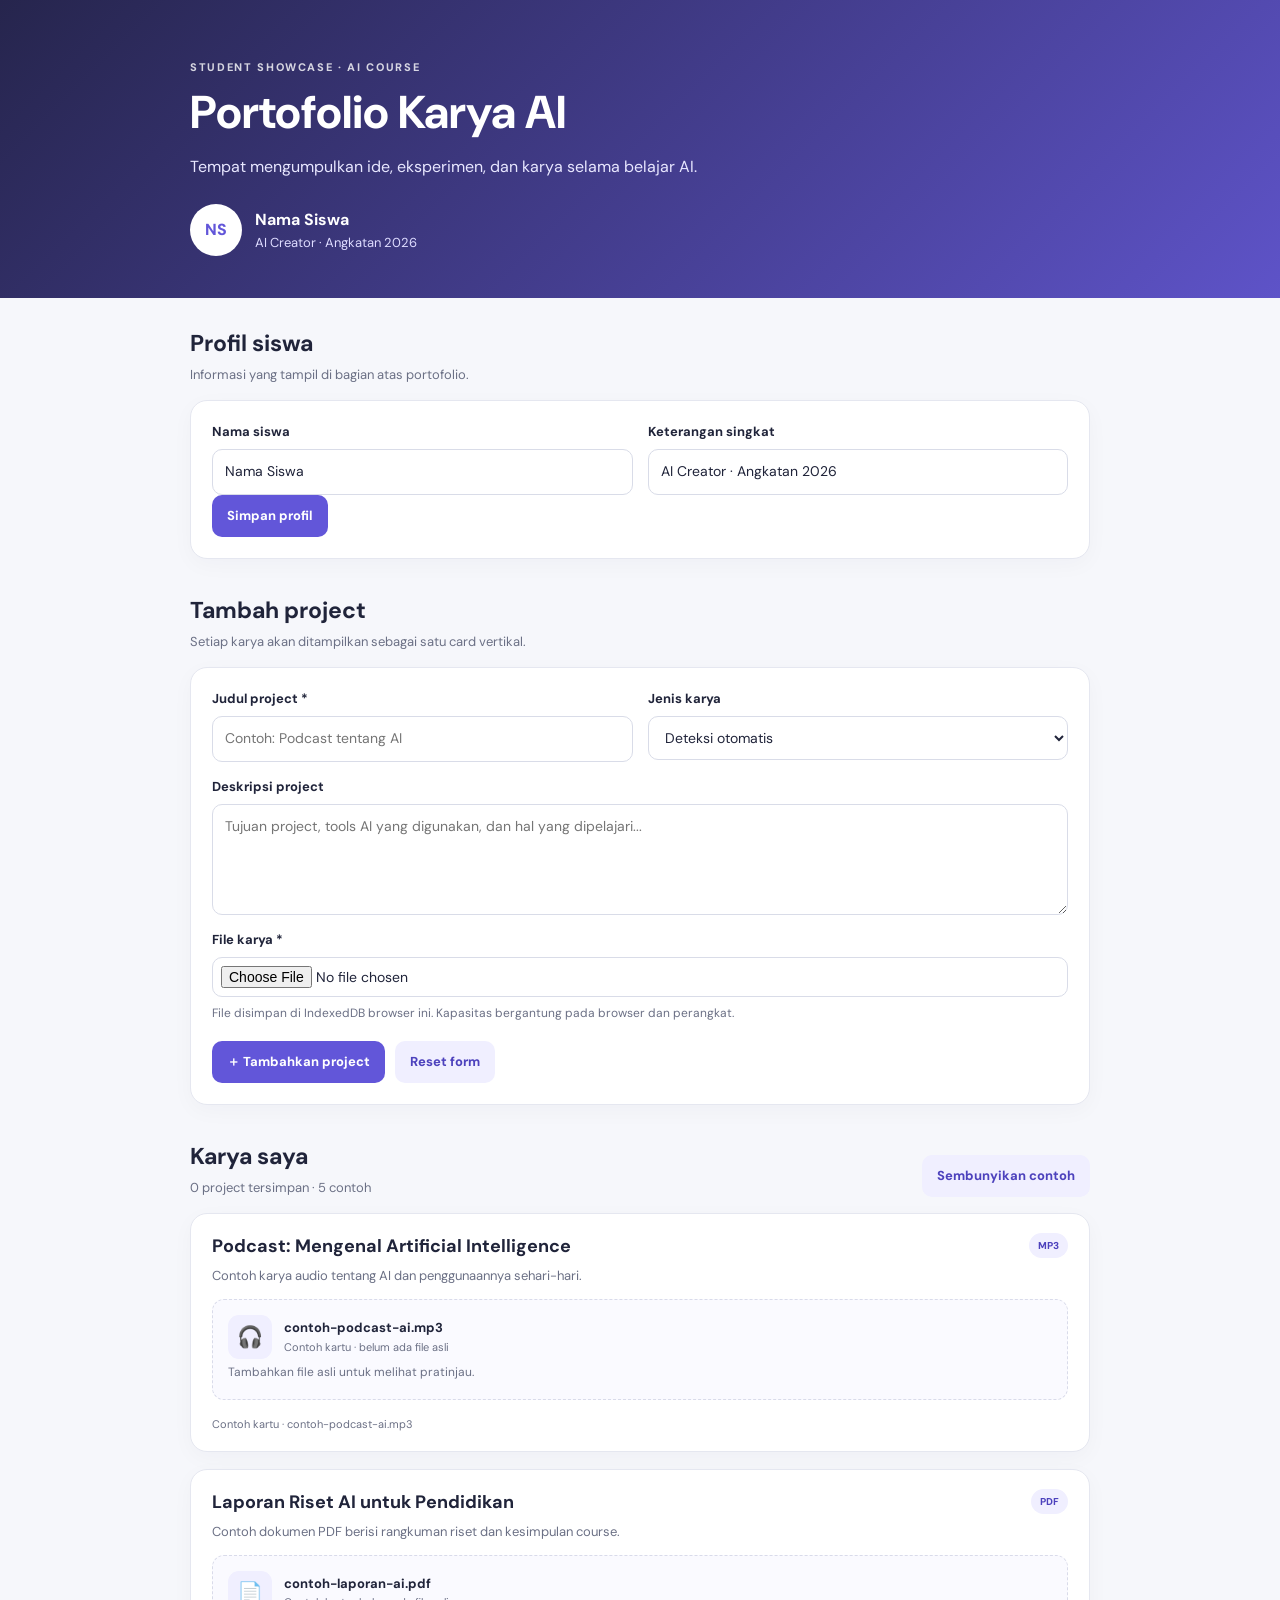
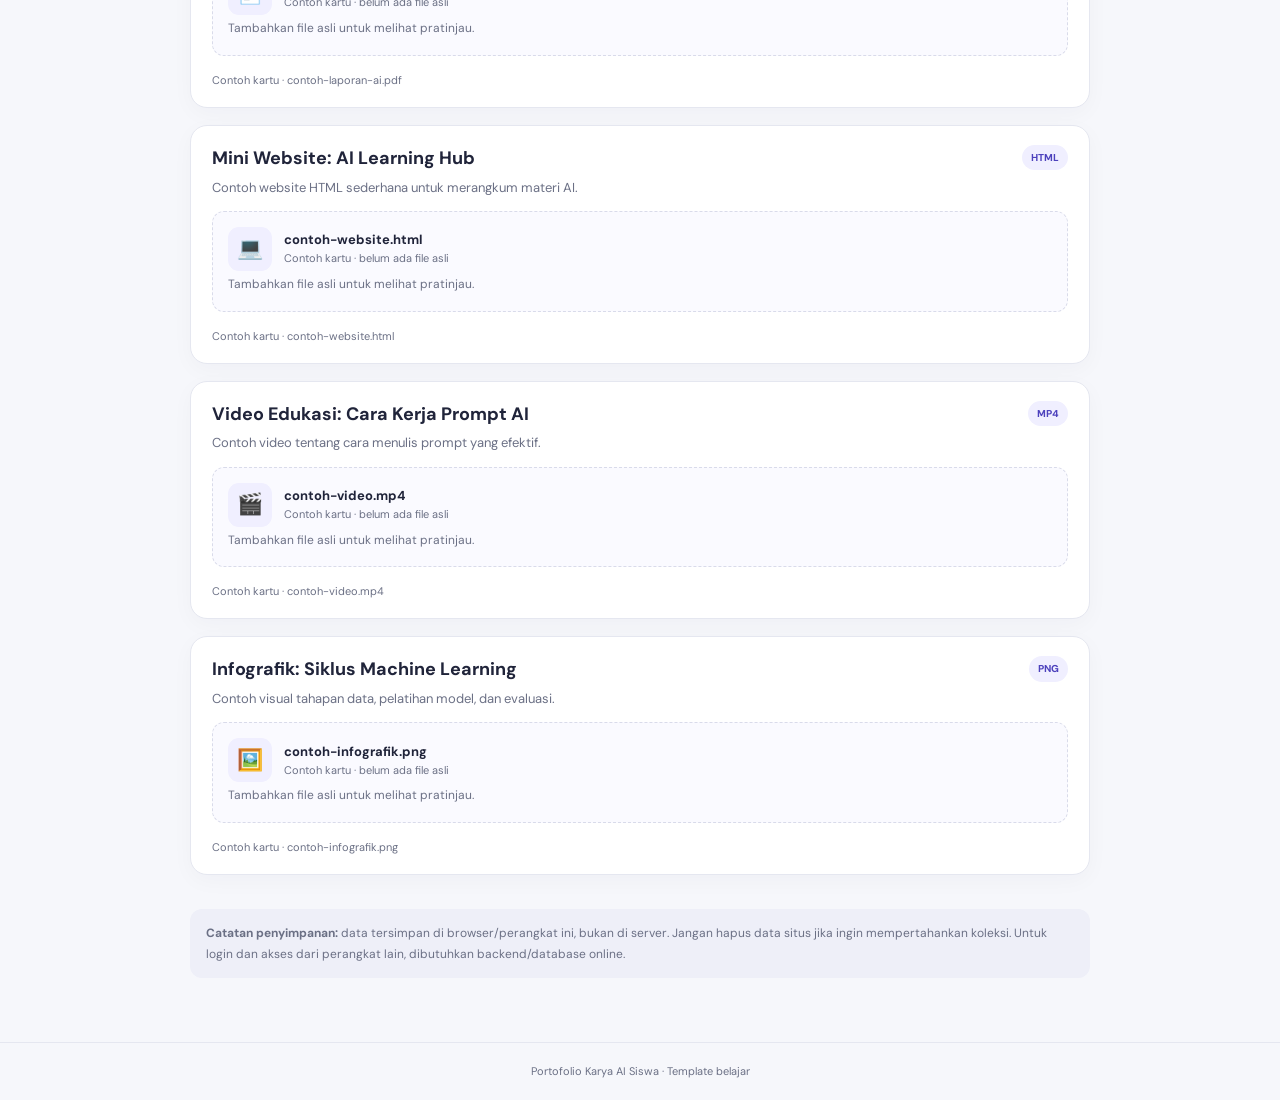
==== index.html @ f904f541 "Add files via upload" ====
<!doctype html>
<html lang="id">
<head>
  <meta charset="utf-8">
  <meta name="viewport" content="width=device-width, initial-scale=1">
  <title>Portofolio Karya AI Siswa</title>
  <link rel="stylesheet" href="style.css">
  <script src="script.js" defer></script>
</head>
<body>
<header class="hero"><div class="container">
  <p class="eyebrow">STUDENT SHOWCASE · AI COURSE</p>
  <h1>Portofolio Karya AI</h1>
  <p>Tempat mengumpulkan ide, eksperimen, dan karya selama belajar AI.</p>
  <div class="profile"><div class="avatar" id="avatar">NS</div><div><strong id="displayName">Nama Siswa</strong><span id="displayBio">AI Creator · Angkatan 2026</span></div></div>
</div></header>
<main class="container main">
  <section class="section">
    <h2>Profil siswa</h2><p class="muted">Informasi yang tampil di bagian atas portofolio.</p>
    <form class="panel" id="profileForm">
      <div class="grid">
        <div class="field"><label for="studentName">Nama siswa</label><input id="studentName" maxlength="80" required placeholder="Contoh: Jihan Putri"></div>
        <div class="field"><label for="studentBio">Keterangan singkat</label><input id="studentBio" maxlength="120" placeholder="AI Creator · Batch 3"></div>
      </div>
      <button class="primary" type="submit">Simpan profil</button>
    </form>
  </section>
  <section class="section">
    <h2>Tambah project</h2><p class="muted">Setiap karya akan ditampilkan sebagai satu card vertikal.</p>
    <form class="panel" id="projectForm">
      <div class="grid">
        <div class="field"><label for="projectTitle">Judul project *</label><input id="projectTitle" maxlength="120" required placeholder="Contoh: Podcast tentang AI"></div>
        <div class="field"><label for="projectType">Jenis karya</label><select id="projectType"><option value="auto">Deteksi otomatis</option><option value="MP3">Audio / MP3</option><option value="PDF">Dokumen / PDF</option><option value="HTML">Website / HTML</option><option value="MP4">Video / MP4</option><option value="PNG">Gambar / PNG</option><option value="OTHER">Lainnya</option></select></div>
        <div class="field full"><label for="projectDescription">Deskripsi project</label><textarea id="projectDescription" rows="4" maxlength="1200" placeholder="Tujuan project, tools AI yang digunakan, dan hal yang dipelajari..."></textarea></div>
        <div class="field full"><label for="projectFile">File karya *</label><input id="projectFile" type="file" required accept=".mp3,.pdf,.html,.htm,.mp4,.png,.jpg,.jpeg,.webp,.gif,.wav,.txt,.zip"><small>File disimpan di IndexedDB browser ini. Kapasitas bergantung pada browser dan perangkat.</small></div>
      </div>
      <div class="actions"><button class="primary" id="submitProject" type="submit">＋ Tambahkan project</button><button class="secondary" type="reset">Reset form</button></div>
      <p id="status" role="status" aria-live="polite"></p>
    </form>
  </section>
  <section class="section">
    <div class="list-heading"><div><h2>Karya saya</h2><p class="muted" id="projectCount">Memuat project...</p></div><button class="secondary" id="hideSamples" type="button">Sembunyikan contoh</button></div>
    <div id="projectList" class="project-list"></div>
  </section>
  <p class="notice"><strong>Catatan penyimpanan:</strong> data tersimpan di browser/perangkat ini, bukan di server. Jangan hapus data situs jika ingin mempertahankan koleksi. Untuk login dan akses dari perangkat lain, dibutuhkan backend/database online.</p>
</main>
<footer>Portofolio Karya AI Siswa · Template belajar</footer>
</body></html>
---- style.css ----
@import url('https://fonts.googleapis.com/css2?family=DM+Sans:wght@400;500;600;700;800&display=swap');
:root{--ink:#20243a;--muted:#6b7085;--line:#e5e7f0;--paper:#f6f7fb;--brand:#6256d9;--dark:#4d42bd;--soft:#f0efff}
*{box-sizing:border-box}body{margin:0;color:var(--ink);background:var(--paper);font-family:"DM Sans",system-ui,sans-serif;line-height:1.55}
.container{width:min(900px,calc(100% - 32px));margin:auto}.hero{color:white;padding:48px 0 42px;background:linear-gradient(135deg,#26254d,#5e53c8)}
.eyebrow{font-size:11px;font-weight:800;letter-spacing:.15em;opacity:.8}h1{font-size:clamp(30px,5vw,46px);line-height:1.12;margin:8px 0 10px}.hero p:not(.eyebrow){color:#e8e7ff}
.profile{display:flex;align-items:center;gap:13px;margin-top:25px}.avatar{width:52px;height:52px;border-radius:50%;display:grid;place-items:center;color:var(--brand);background:white;font-weight:800}.profile strong,.profile span{display:block}.profile span{color:#dedcff;font-size:13px}
.main{padding:28px 0 52px}.section{margin-bottom:34px}h2{margin:0;font-size:23px}.muted{color:var(--muted);font-size:13px;margin:3px 0 15px}.panel,.project-card{background:white;border:1px solid var(--line);border-radius:17px;box-shadow:0 6px 22px #25284b08}.panel{padding:21px}
.grid{display:grid;grid-template-columns:1fr 1fr;gap:15px}.field{display:flex;flex-direction:column;gap:7px;min-width:0}.full{grid-column:1/-1}label{font-size:13px;font-weight:700}
input,textarea,select{width:100%;border:1px solid #d9dce8;border-radius:10px;padding:11px 12px;color:var(--ink);background:white;font:inherit;font-size:14px}input[type=file]{padding:8px}textarea{resize:vertical}small{color:var(--muted);font-size:12px}
button{border:0;border-radius:10px;padding:11px 15px;font:inherit;font-size:13px;font-weight:750;cursor:pointer}.primary{background:var(--brand);color:white}.primary:hover{background:var(--dark)}.secondary{background:var(--soft);color:var(--dark)}.actions{display:flex;flex-wrap:wrap;gap:10px;margin-top:18px}#status{font-size:13px;color:var(--dark)}#status:empty{display:none}
.list-heading{display:flex;justify-content:space-between;align-items:center;gap:12px}.list-heading .muted{margin-bottom:15px}.project-list{display:flex;flex-direction:column;gap:17px}
.project-card{overflow:hidden}.card-header{padding:19px 21px 13px;display:flex;justify-content:space-between;align-items:start;gap:14px}.card-header h3{margin:0 0 5px;font-size:18px;overflow-wrap:anywhere}.desc{margin:0;color:var(--muted);font-size:13px;white-space:pre-wrap;overflow-wrap:anywhere}.pill{flex-shrink:0;padding:5px 9px;color:var(--dark);background:var(--soft);border-radius:999px;font-size:10px;font-weight:800}
.preview{margin:0 21px 16px;padding:15px;min-height:90px;border:1px dashed #d9dbea;border-radius:12px;background:#fafaff;overflow:hidden}.preview img{display:block;max-width:100%;max-height:440px;object-fit:contain;margin:auto;border-radius:8px}.preview audio,.preview video{display:block;width:100%;max-height:450px}.preview iframe{width:100%;height:410px;border:0;background:white}
.file-row{display:flex;align-items:center;gap:12px;flex-wrap:wrap}.file-icon{width:44px;height:44px;display:grid;place-items:center;background:var(--soft);border-radius:11px;font-size:21px}.file-details{flex:1;min-width:0}.file-details strong,.file-details span{display:block;overflow-wrap:anywhere}.file-details strong{font-size:13px}.file-details span{font-size:11px;color:var(--muted)}
.card-footer{display:flex;justify-content:space-between;align-items:center;flex-wrap:wrap;gap:10px;padding:0 21px 18px}.meta{font-size:11px;color:var(--muted);overflow-wrap:anywhere}.card-actions{display:flex;align-items:center;flex-wrap:wrap;gap:8px}.file-link{font-size:12px;font-weight:750;color:var(--dark);text-decoration:none}.delete{padding:7px 10px;background:#fff0f0;color:#a52f3b;font-size:11px}
.empty{padding:28px 16px;text-align:center;border:1px dashed #d6d8e7;border-radius:15px;color:var(--muted);font-size:13px}.notice{padding:14px 16px;background:#eeeff8;border-radius:12px;color:var(--muted);font-size:12px;line-height:1.7}footer{text-align:center;padding:20px 16px;border-top:1px solid var(--line);color:var(--muted);font-size:11px}
@media(max-width:620px){.hero{padding:36px 0}.grid{grid-template-columns:1fr}.full{grid-column:auto}.panel{padding:16px}.card-header{padding:16px 15px 12px}.preview{margin:0 15px 14px;padding:11px}.card-footer{padding:0 15px 15px}.preview iframe{height:300px}.list-heading{align-items:center}}
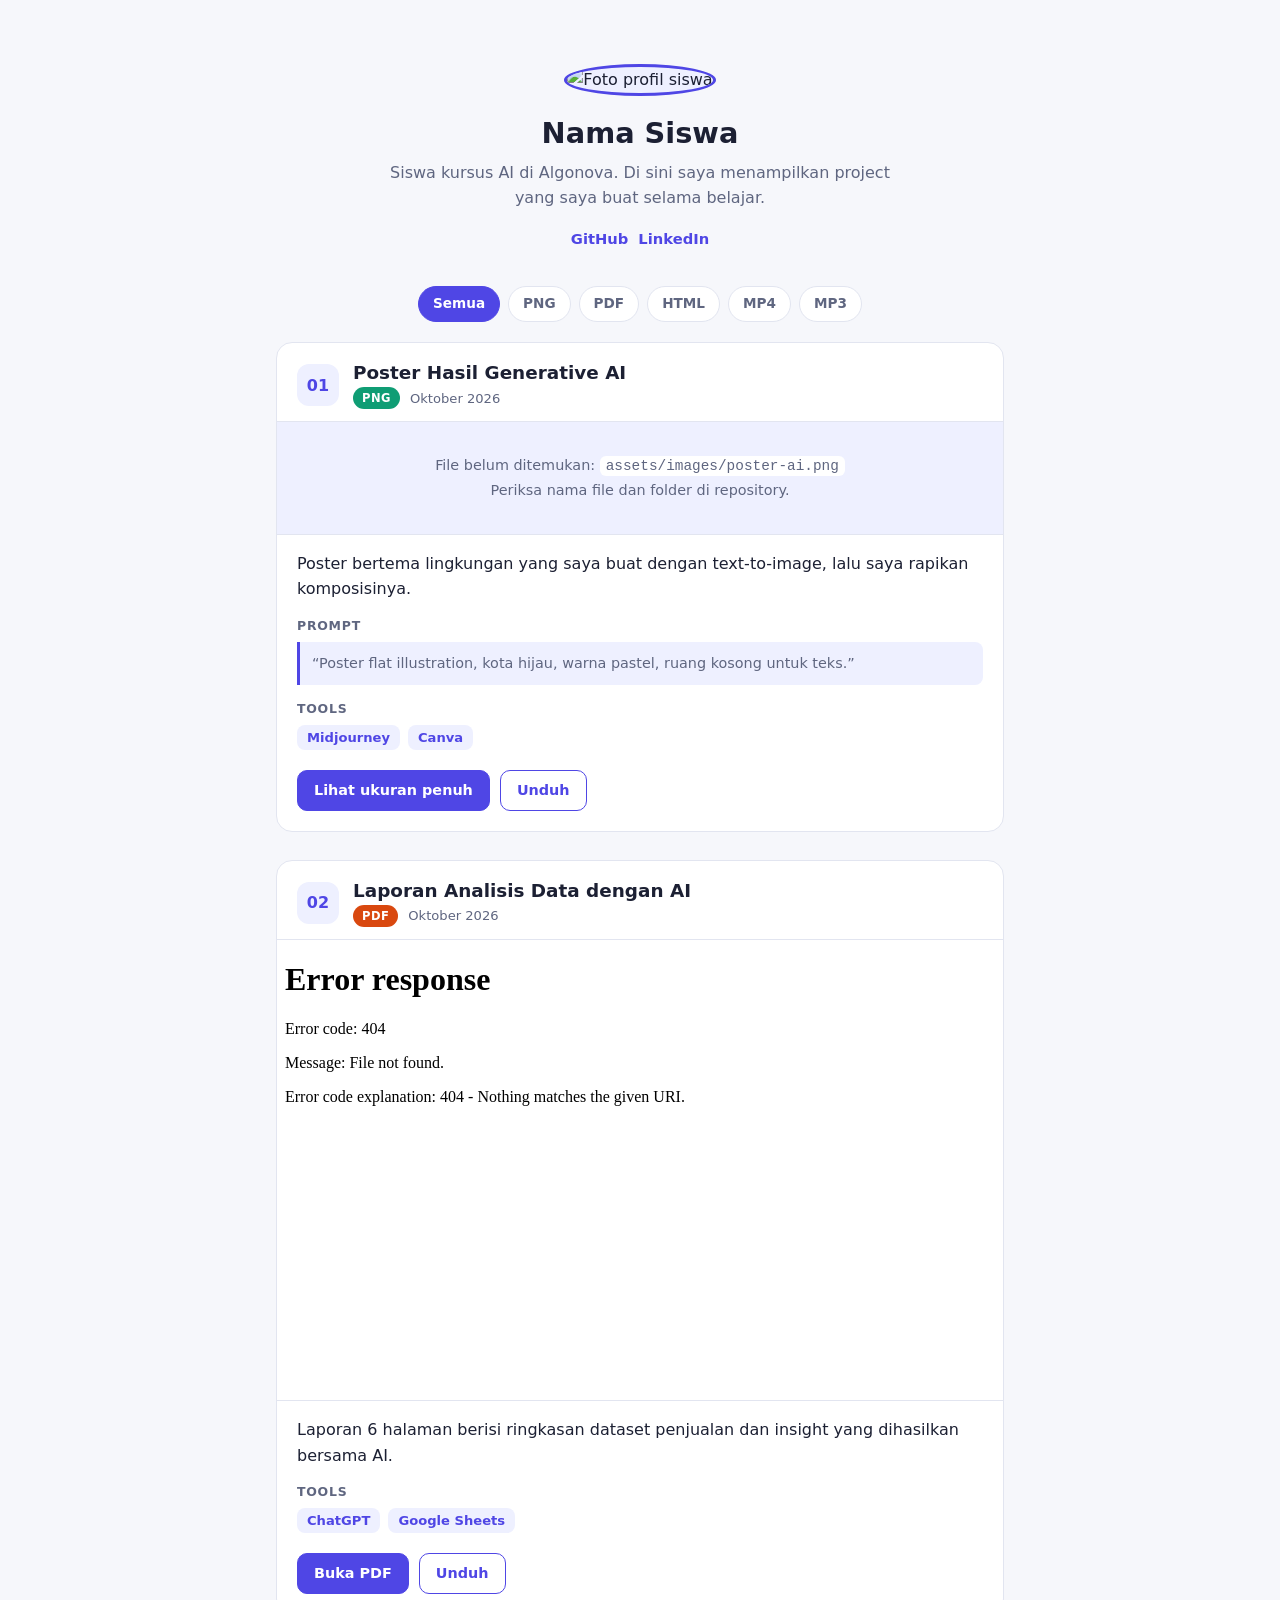
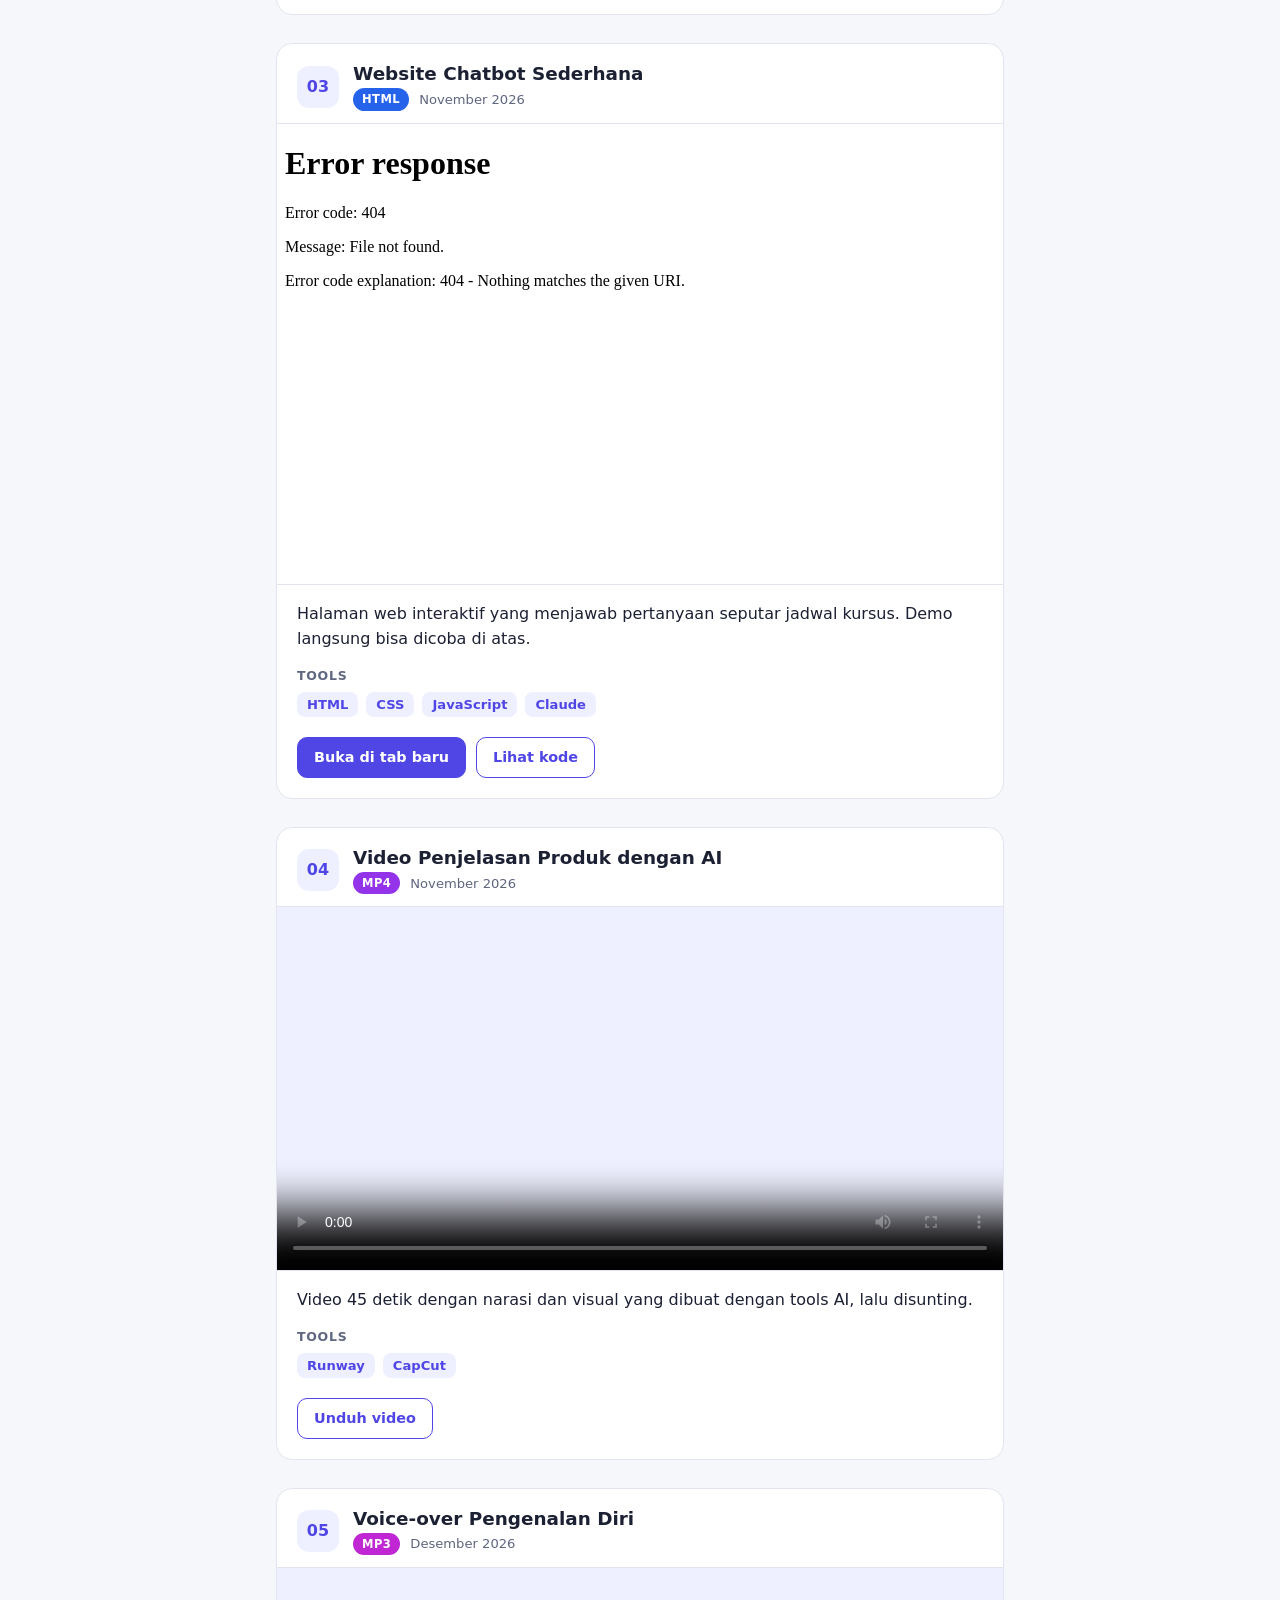
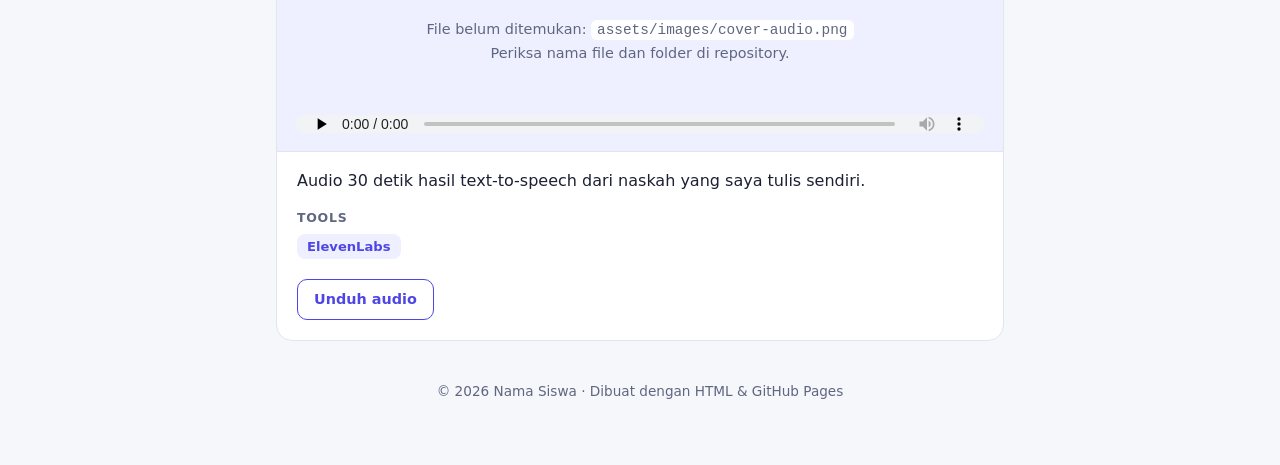
==== commit b3817c78: "Add files via upload" ====
--- a/index.html
+++ b/index.html
@@ -1,48 +1,196 @@
-<!doctype html>
+<!DOCTYPE html>
 <html lang="id">
 <head>
-  <meta charset="utf-8">
-  <meta name="viewport" content="width=device-width, initial-scale=1">
-  <title>Portofolio Karya AI Siswa</title>
-  <link rel="stylesheet" href="style.css">
-  <script src="script.js" defer></script>
+<meta charset="UTF-8">
+<meta name="viewport" content="width=device-width, initial-scale=1">
+<title>Portofolio AI – Nama Siswa</title>
+<link rel="stylesheet" href="style.css">
 </head>
 <body>
-<header class="hero"><div class="container">
-  <p class="eyebrow">STUDENT SHOWCASE · AI COURSE</p>
-  <h1>Portofolio Karya AI</h1>
-  <p>Tempat mengumpulkan ide, eksperimen, dan karya selama belajar AI.</p>
-  <div class="profile"><div class="avatar" id="avatar">NS</div><div><strong id="displayName">Nama Siswa</strong><span id="displayBio">AI Creator · Angkatan 2026</span></div></div>
-</div></header>
-<main class="container main">
-  <section class="section">
-    <h2>Profil siswa</h2><p class="muted">Informasi yang tampil di bagian atas portofolio.</p>
-    <form class="panel" id="profileForm">
-      <div class="grid">
-        <div class="field"><label for="studentName">Nama siswa</label><input id="studentName" maxlength="80" required placeholder="Contoh: Jihan Putri"></div>
-        <div class="field"><label for="studentBio">Keterangan singkat</label><input id="studentBio" maxlength="120" placeholder="AI Creator · Batch 3"></div>
+<div class="wrap">
+
+  <!-- ============ 1. PROFIL SISWA (ganti isinya) ============ -->
+  <header class="hero">
+    <img class="avatar" src="assets/images/foto-profil.png" alt="Foto profil siswa">
+    <h1>Nama Siswa</h1>
+    <p>Siswa kursus AI di Algonova. Di sini saya menampilkan project yang saya buat selama belajar.</p>
+    <div class="links">
+      <a href="https://github.com/USERNAME" target="_blank" rel="noopener">GitHub</a>
+      <a href="https://linkedin.com/in/USERNAME" target="_blank" rel="noopener">LinkedIn</a>
+    </div>
+  </header>
+
+  <!-- ============ 2. DAFTAR CARD (disusun vertikal) ============ -->
+  <nav class="filters" aria-label="Filter project">
+    <button type="button" data-filter="all" aria-pressed="true">Semua</button>
+    <button type="button" data-filter="png" aria-pressed="false">PNG</button>
+    <button type="button" data-filter="pdf" aria-pressed="false">PDF</button>
+    <button type="button" data-filter="html" aria-pressed="false">HTML</button>
+    <button type="button" data-filter="mp4" aria-pressed="false">MP4</button>
+    <button type="button" data-filter="mp3" aria-pressed="false">MP3</button>
+  </nav>
+
+  <main class="stack">
+
+    <!-- Tambahkan data-type="png|pdf|html|mp4|mp3" di setiap <article> agar filter berfungsi -->
+    <!-- ===== CARD 1 — PNG (gambar) ===== -->
+    <article class="card" id="project-1" data-type="png">
+      <div class="card-head">
+        <div class="num">01</div>
+        <div>
+          <h2>Poster Hasil Generative AI</h2>
+          <div class="meta"><span class="badge b-png">PNG</span><span>Oktober 2026</span></div>
+        </div>
       </div>
-      <button class="primary" type="submit">Simpan profil</button>
-    </form>
-  </section>
-  <section class="section">
-    <h2>Tambah project</h2><p class="muted">Setiap karya akan ditampilkan sebagai satu card vertikal.</p>
-    <form class="panel" id="projectForm">
-      <div class="grid">
-        <div class="field"><label for="projectTitle">Judul project *</label><input id="projectTitle" maxlength="120" required placeholder="Contoh: Podcast tentang AI"></div>
-        <div class="field"><label for="projectType">Jenis karya</label><select id="projectType"><option value="auto">Deteksi otomatis</option><option value="MP3">Audio / MP3</option><option value="PDF">Dokumen / PDF</option><option value="HTML">Website / HTML</option><option value="MP4">Video / MP4</option><option value="PNG">Gambar / PNG</option><option value="OTHER">Lainnya</option></select></div>
-        <div class="field full"><label for="projectDescription">Deskripsi project</label><textarea id="projectDescription" rows="4" maxlength="1200" placeholder="Tujuan project, tools AI yang digunakan, dan hal yang dipelajari..."></textarea></div>
-        <div class="field full"><label for="projectFile">File karya *</label><input id="projectFile" type="file" required accept=".mp3,.pdf,.html,.htm,.mp4,.png,.jpg,.jpeg,.webp,.gif,.wav,.txt,.zip"><small>File disimpan di IndexedDB browser ini. Kapasitas bergantung pada browser dan perangkat.</small></div>
+      <div class="media">
+        <img src="assets/images/poster-ai.png" alt="Poster hasil generate AI" loading="lazy">
       </div>
-      <div class="actions"><button class="primary" id="submitProject" type="submit">＋ Tambahkan project</button><button class="secondary" type="reset">Reset form</button></div>
-      <p id="status" role="status" aria-live="polite"></p>
-    </form>
-  </section>
-  <section class="section">
-    <div class="list-heading"><div><h2>Karya saya</h2><p class="muted" id="projectCount">Memuat project...</p></div><button class="secondary" id="hideSamples" type="button">Sembunyikan contoh</button></div>
-    <div id="projectList" class="project-list"></div>
-  </section>
-  <p class="notice"><strong>Catatan penyimpanan:</strong> data tersimpan di browser/perangkat ini, bukan di server. Jangan hapus data situs jika ingin mempertahankan koleksi. Untuk login dan akses dari perangkat lain, dibutuhkan backend/database online.</p>
-</main>
-<footer>Portofolio Karya AI Siswa · Template belajar</footer>
-</body></html>
+      <div class="body">
+        <p>Poster bertema lingkungan yang saya buat dengan text-to-image, lalu saya rapikan komposisinya.</p>
+        <h3>Prompt</h3>
+        <p class="prompt">“Poster flat illustration, kota hijau, warna pastel, ruang kosong untuk teks.”</p>
+        <h3>Tools</h3>
+        <ul class="tags"><li>Midjourney</li><li>Canva</li></ul>
+      </div>
+      <div class="actions">
+        <a class="btn primary" href="assets/images/poster-ai.png" target="_blank" rel="noopener">Lihat ukuran penuh</a>
+        <a class="btn" href="assets/images/poster-ai.png" download>Unduh</a>
+      </div>
+    </article>
+
+    <!-- ===== CARD 2 — PDF (dokumen) ===== -->
+    <article class="card" id="project-2" data-type="pdf">
+      <div class="card-head">
+        <div class="num">02</div>
+        <div>
+          <h2>Laporan Analisis Data dengan AI</h2>
+          <div class="meta"><span class="badge b-pdf">PDF</span><span>Oktober 2026</span></div>
+        </div>
+      </div>
+      <div class="media">
+        <iframe src="assets/pdf/laporan-analisis.pdf" title="Pratinjau laporan PDF" loading="lazy"></iframe>
+      </div>
+      <div class="body">
+        <p>Laporan 6 halaman berisi ringkasan dataset penjualan dan insight yang dihasilkan bersama AI.</p>
+        <h3>Tools</h3>
+        <ul class="tags"><li>ChatGPT</li><li>Google Sheets</li></ul>
+      </div>
+      <div class="actions">
+        <a class="btn primary" href="assets/pdf/laporan-analisis.pdf" target="_blank" rel="noopener">Buka PDF</a>
+        <a class="btn" href="assets/pdf/laporan-analisis.pdf" download>Unduh</a>
+      </div>
+    </article>
+
+    <!-- ===== CARD 3 — HTML (website / mini-app) ===== -->
+    <article class="card" id="project-3" data-type="html">
+      <div class="card-head">
+        <div class="num">03</div>
+        <div>
+          <h2>Website Chatbot Sederhana</h2>
+          <div class="meta"><span class="badge b-html">HTML</span><span>November 2026</span></div>
+        </div>
+      </div>
+      <div class="media">
+        <iframe src="assets/html/chatbot/index.html" title="Demo website chatbot" loading="lazy"></iframe>
+      </div>
+      <div class="body">
+        <p>Halaman web interaktif yang menjawab pertanyaan seputar jadwal kursus. Demo langsung bisa dicoba di atas.</p>
+        <h3>Tools</h3>
+        <ul class="tags"><li>HTML</li><li>CSS</li><li>JavaScript</li><li>Claude</li></ul>
+      </div>
+      <div class="actions">
+        <a class="btn primary" href="assets/html/chatbot/index.html" target="_blank" rel="noopener">Buka di tab baru</a>
+        <a class="btn" href="https://github.com/USERNAME/REPO/tree/main/assets/html/chatbot" target="_blank" rel="noopener">Lihat kode</a>
+      </div>
+    </article>
+
+    <!-- ===== CARD 4 — MP4 (video) ===== -->
+    <article class="card" id="project-4" data-type="mp4">
+      <div class="card-head">
+        <div class="num">04</div>
+        <div>
+          <h2>Video Penjelasan Produk dengan AI</h2>
+          <div class="meta"><span class="badge b-mp4">MP4</span><span>November 2026</span></div>
+        </div>
+      </div>
+      <div class="media">
+        <video controls preload="metadata" poster="assets/images/thumb-video.png">
+          <source src="assets/video/demo-produk.mp4" type="video/mp4">
+          Browser kamu tidak mendukung pemutar video.
+        </video>
+      </div>
+      <div class="body">
+        <p>Video 45 detik dengan narasi dan visual yang dibuat dengan tools AI, lalu disunting.</p>
+        <h3>Tools</h3>
+        <ul class="tags"><li>Runway</li><li>CapCut</li></ul>
+      </div>
+      <div class="actions">
+        <a class="btn" href="assets/video/demo-produk.mp4" download>Unduh video</a>
+      </div>
+    </article>
+
+    <!-- ===== CARD 5 — MP3 (audio) ===== -->
+    <article class="card" id="project-5" data-type="mp3">
+      <div class="card-head">
+        <div class="num">05</div>
+        <div>
+          <h2>Voice-over Pengenalan Diri</h2>
+          <div class="meta"><span class="badge b-mp3">MP3</span><span>Desember 2026</span></div>
+        </div>
+      </div>
+      <div class="media">
+        <div class="cover"><img src="assets/images/cover-audio.png" alt="Sampul audio" loading="lazy"></div>
+        <audio controls preload="none">
+          <source src="assets/audio/voice-over.mp3" type="audio/mpeg">
+          Browser kamu tidak mendukung pemutar audio.
+        </audio>
+      </div>
+      <div class="body">
+        <p>Audio 30 detik hasil text-to-speech dari naskah yang saya tulis sendiri.</p>
+        <h3>Tools</h3>
+        <ul class="tags"><li>ElevenLabs</li></ul>
+      </div>
+      <div class="actions">
+        <a class="btn" href="assets/audio/voice-over.mp3" download>Unduh audio</a>
+      </div>
+    </article>
+
+    <!--
+    ===== TEMPLATE CARD KOSONG — salin blok ini untuk project baru =====
+    Pilih SATU blok <div class="media"> sesuai jenis file, hapus yang lain:
+
+    [PNG]   <img src="assets/images/NAMA.png" alt="Deskripsi" loading="lazy">
+    [PDF]   <iframe src="assets/pdf/NAMA.pdf" title="Judul"></iframe>
+    [HTML]  <iframe src="assets/html/NAMA-FOLDER/index.html" title="Judul"></iframe>
+    [MP4]   <video controls preload="metadata"><source src="assets/video/NAMA.mp4" type="video/mp4"></video>
+    [MP3]   <audio controls><source src="assets/audio/NAMA.mp3" type="audio/mpeg"></audio>
+
+    <article class="card" id="project-6" data-type="png">
+      <div class="card-head">
+        <div class="num">06</div>
+        <div>
+          <h2>JUDUL PROJECT</h2>
+          <div class="meta"><span class="badge b-png">JENIS</span><span>BULAN TAHUN</span></div>
+        </div>
+      </div>
+      <div class="media"> ...pilih blok di atas... </div>
+      <div class="body">
+        <p>Deskripsi singkat: apa yang dibuat dan apa yang dipelajari.</p>
+        <h3>Tools</h3>
+        <ul class="tags"><li>Tool 1</li><li>Tool 2</li></ul>
+      </div>
+      <div class="actions">
+        <a class="btn primary" href="assets/.../NAMA.ext" target="_blank" rel="noopener">Buka</a>
+        <a class="btn" href="assets/.../NAMA.ext" download>Unduh</a>
+      </div>
+    </article>
+    -->
+
+  </main>
+  <p class="empty" id="empty" hidden>Belum ada project untuk jenis file ini.</p>
+
+  <footer class="site">© <span id="year">2026</span> Nama Siswa · Dibuat dengan HTML &amp; GitHub Pages</footer>
+</div>
+<script src="script.js"></script>
+</body>
+</html>
--- a/style.css
+++ b/style.css
@@ -1,17 +1,63 @@
-@import url('https://fonts.googleapis.com/css2?family=DM+Sans:wght@400;500;600;700;800&display=swap');
-:root{--ink:#20243a;--muted:#6b7085;--line:#e5e7f0;--paper:#f6f7fb;--brand:#6256d9;--dark:#4d42bd;--soft:#f0efff}
-*{box-sizing:border-box}body{margin:0;color:var(--ink);background:var(--paper);font-family:"DM Sans",system-ui,sans-serif;line-height:1.55}
-.container{width:min(900px,calc(100% - 32px));margin:auto}.hero{color:white;padding:48px 0 42px;background:linear-gradient(135deg,#26254d,#5e53c8)}
-.eyebrow{font-size:11px;font-weight:800;letter-spacing:.15em;opacity:.8}h1{font-size:clamp(30px,5vw,46px);line-height:1.12;margin:8px 0 10px}.hero p:not(.eyebrow){color:#e8e7ff}
-.profile{display:flex;align-items:center;gap:13px;margin-top:25px}.avatar{width:52px;height:52px;border-radius:50%;display:grid;place-items:center;color:var(--brand);background:white;font-weight:800}.profile strong,.profile span{display:block}.profile span{color:#dedcff;font-size:13px}
-.main{padding:28px 0 52px}.section{margin-bottom:34px}h2{margin:0;font-size:23px}.muted{color:var(--muted);font-size:13px;margin:3px 0 15px}.panel,.project-card{background:white;border:1px solid var(--line);border-radius:17px;box-shadow:0 6px 22px #25284b08}.panel{padding:21px}
-.grid{display:grid;grid-template-columns:1fr 1fr;gap:15px}.field{display:flex;flex-direction:column;gap:7px;min-width:0}.full{grid-column:1/-1}label{font-size:13px;font-weight:700}
-input,textarea,select{width:100%;border:1px solid #d9dce8;border-radius:10px;padding:11px 12px;color:var(--ink);background:white;font:inherit;font-size:14px}input[type=file]{padding:8px}textarea{resize:vertical}small{color:var(--muted);font-size:12px}
-button{border:0;border-radius:10px;padding:11px 15px;font:inherit;font-size:13px;font-weight:750;cursor:pointer}.primary{background:var(--brand);color:white}.primary:hover{background:var(--dark)}.secondary{background:var(--soft);color:var(--dark)}.actions{display:flex;flex-wrap:wrap;gap:10px;margin-top:18px}#status{font-size:13px;color:var(--dark)}#status:empty{display:none}
-.list-heading{display:flex;justify-content:space-between;align-items:center;gap:12px}.list-heading .muted{margin-bottom:15px}.project-list{display:flex;flex-direction:column;gap:17px}
-.project-card{overflow:hidden}.card-header{padding:19px 21px 13px;display:flex;justify-content:space-between;align-items:start;gap:14px}.card-header h3{margin:0 0 5px;font-size:18px;overflow-wrap:anywhere}.desc{margin:0;color:var(--muted);font-size:13px;white-space:pre-wrap;overflow-wrap:anywhere}.pill{flex-shrink:0;padding:5px 9px;color:var(--dark);background:var(--soft);border-radius:999px;font-size:10px;font-weight:800}
-.preview{margin:0 21px 16px;padding:15px;min-height:90px;border:1px dashed #d9dbea;border-radius:12px;background:#fafaff;overflow:hidden}.preview img{display:block;max-width:100%;max-height:440px;object-fit:contain;margin:auto;border-radius:8px}.preview audio,.preview video{display:block;width:100%;max-height:450px}.preview iframe{width:100%;height:410px;border:0;background:white}
-.file-row{display:flex;align-items:center;gap:12px;flex-wrap:wrap}.file-icon{width:44px;height:44px;display:grid;place-items:center;background:var(--soft);border-radius:11px;font-size:21px}.file-details{flex:1;min-width:0}.file-details strong,.file-details span{display:block;overflow-wrap:anywhere}.file-details strong{font-size:13px}.file-details span{font-size:11px;color:var(--muted)}
-.card-footer{display:flex;justify-content:space-between;align-items:center;flex-wrap:wrap;gap:10px;padding:0 21px 18px}.meta{font-size:11px;color:var(--muted);overflow-wrap:anywhere}.card-actions{display:flex;align-items:center;flex-wrap:wrap;gap:8px}.file-link{font-size:12px;font-weight:750;color:var(--dark);text-decoration:none}.delete{padding:7px 10px;background:#fff0f0;color:#a52f3b;font-size:11px}
-.empty{padding:28px 16px;text-align:center;border:1px dashed #d6d8e7;border-radius:15px;color:var(--muted);font-size:13px}.notice{padding:14px 16px;background:#eeeff8;border-radius:12px;color:var(--muted);font-size:12px;line-height:1.7}footer{text-align:center;padding:20px 16px;border-top:1px solid var(--line);color:var(--muted);font-size:11px}
-@media(max-width:620px){.hero{padding:36px 0}.grid{grid-template-columns:1fr}.full{grid-column:auto}.panel{padding:16px}.card-header{padding:16px 15px 12px}.preview{margin:0 15px 14px;padding:11px}.card-footer{padding:0 15px 15px}.preview iframe{height:300px}.list-heading{align-items:center}}
+:root{
+  --bg:#f6f7fb; --surface:#ffffff; --text:#1c2033; --muted:#5f6680; --line:#e2e5f0;
+  --accent:#4f46e5; --accent-text:#ffffff; --soft:#eef0ff;
+  --png:#0f9d74; --pdf:#d9480f; --html:#2563eb; --mp4:#9333ea; --mp3:#c026d3;
+}
+@media (prefers-color-scheme:dark){
+  :root:not([data-theme="light"]){
+    --bg:#12141f; --surface:#1b1e2d; --text:#eceefa; --muted:#a3a9c4; --line:#2c3047;
+    --accent:#818cf8; --accent-text:#12141f; --soft:#252a45;
+  }
+}
+*{box-sizing:border-box}
+html{scroll-behavior:smooth}
+body{margin:0;background:var(--bg);color:var(--text);font-family:system-ui,-apple-system,"Segoe UI",Roboto,sans-serif;line-height:1.6}
+.wrap{max-width:760px;margin:0 auto;padding:24px 16px 64px}
+
+/* HEADER PROFIL */
+.hero{text-align:center;padding:40px 0 28px}
+.avatar{width:96px;height:96px;border-radius:50%;object-fit:cover;background:var(--soft);border:3px solid var(--accent)}
+.hero h1{margin:14px 0 4px;font-size:1.8rem}
+.hero p{margin:0 auto;max-width:520px;color:var(--muted)}
+.links{display:flex;gap:10px;justify-content:center;flex-wrap:wrap;margin-top:16px}
+.links a{color:var(--accent);text-decoration:none;font-weight:600;font-size:.92rem}
+
+/* CARD */
+.stack{display:flex;flex-direction:column;gap:28px;margin-top:12px}
+.card{background:var(--surface);border:1px solid var(--line);border-radius:16px;overflow:hidden}
+.card-head{display:flex;gap:14px;align-items:center;padding:18px 20px 12px}
+.num{flex:none;width:42px;height:42px;border-radius:12px;background:var(--soft);color:var(--accent);display:grid;place-items:center;font-weight:700}
+.card-head h2{margin:0;font-size:1.15rem;line-height:1.3}
+.meta{display:flex;gap:10px;align-items:center;flex-wrap:wrap;font-size:.82rem;color:var(--muted);margin-top:2px}
+.badge{padding:2px 9px;border-radius:99px;font-weight:700;font-size:.72rem;letter-spacing:.04em;color:#fff}
+.b-png{background:var(--png)} .b-pdf{background:var(--pdf)} .b-html{background:var(--html)} .b-mp4{background:var(--mp4)} .b-mp3{background:var(--mp3)}
+
+.media{background:var(--soft);border-top:1px solid var(--line);border-bottom:1px solid var(--line)}
+.media img,.media video{display:block;width:100%;height:auto;max-height:460px;object-fit:contain}
+.media iframe{display:block;width:100%;height:460px;border:0;background:#fff}
+.media audio{display:block;width:100%;padding:18px}
+.media .cover{padding:18px 18px 0}
+.media .cover img{border-radius:10px;max-height:260px}
+
+.body{padding:16px 20px 6px}
+.body p{margin:0 0 12px}
+.body h3{margin:14px 0 6px;font-size:.78rem;text-transform:uppercase;letter-spacing:.06em;color:var(--muted)}
+.tags{list-style:none;margin:0;padding:0;display:flex;gap:8px;flex-wrap:wrap}
+.tags li{background:var(--soft);color:var(--accent);padding:2px 10px;border-radius:8px;font-size:.82rem;font-weight:600}
+.prompt{background:var(--soft);border-left:3px solid var(--accent);padding:10px 12px;border-radius:0 8px 8px 0;font-size:.9rem;color:var(--muted);margin:0}
+
+.actions{display:flex;gap:10px;flex-wrap:wrap;padding:14px 20px 20px}
+.btn{display:inline-block;padding:8px 16px;border-radius:10px;border:1px solid var(--accent);color:var(--accent);text-decoration:none;font-weight:600;font-size:.9rem}
+.btn.primary{background:var(--accent);color:var(--accent-text)}
+footer.site{text-align:center;color:var(--muted);font-size:.85rem;margin-top:40px}
+
+/* FILTER */
+[hidden]{display:none!important}
+.filters{display:flex;gap:8px;flex-wrap:wrap;justify-content:center;margin:8px 0 20px}
+.filters button{font:inherit;font-size:.85rem;font-weight:600;padding:6px 14px;border-radius:99px;border:1px solid var(--line);background:var(--surface);color:var(--muted);cursor:pointer}
+.filters button[aria-pressed="true"]{background:var(--accent);border-color:var(--accent);color:var(--accent-text)}
+.empty{text-align:center;color:var(--muted)}
+
+/* MEDIA TIDAK DITEMUKAN */
+.media-missing{padding:32px 20px;text-align:center;color:var(--muted);font-size:.9rem}
+.media-missing code{background:var(--surface);padding:2px 6px;border-radius:6px}
